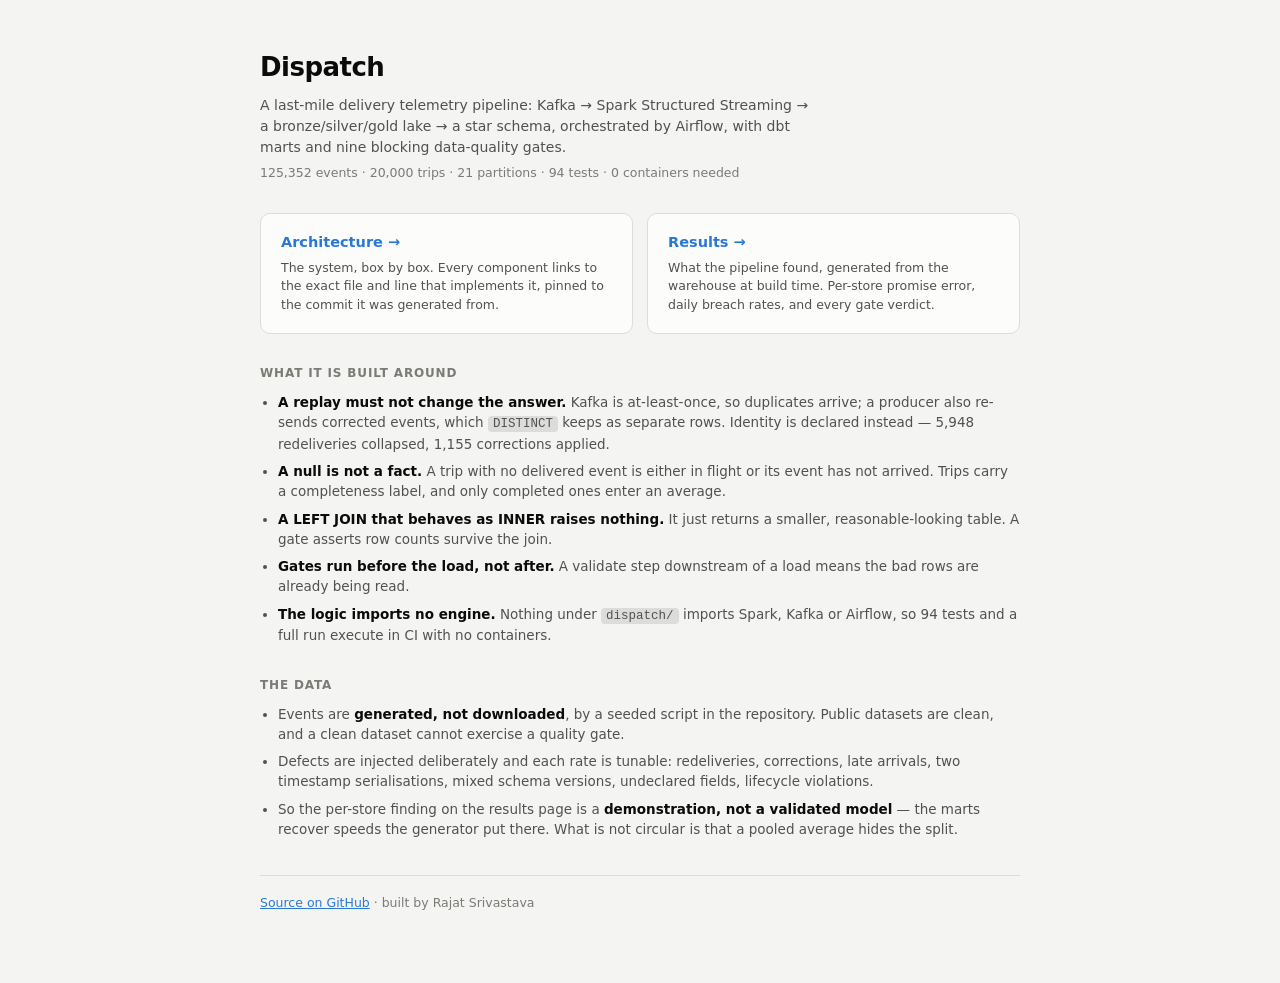
==== docs/index.html @ 1a05266b "GitHub Pages: a landing page, and serve docs/ as the site The repo link worked and the pages inside " ====
<!doctype html>
<html lang="en">
<head>
<meta charset="utf-8">
<meta name="viewport" content="width=device-width, initial-scale=1">
<title>Dispatch — Last-Mile Delivery Pipeline</title>
<meta name="description" content="Kafka to Spark to a medallion lake to a star schema, orchestrated by Airflow, with nine blocking data-quality gates.">
<style>
  :root {
    color-scheme: light;
    --bg:#f4f4f2; --card:#fcfcfb; --border:#dedcd6;
    --ink:#0b0b0b; --ink-2:#52514e; --ink-3:#7b7a74; --accent:#2a78d6;
  }
  @media (prefers-color-scheme: dark) {
    :root:not([data-theme="light"]) {
      color-scheme: dark;
      --bg:#121211; --card:#1a1a19; --border:#343430;
      --ink:#fff; --ink-2:#c3c2b7; --ink-3:#8f8e85; --accent:#3987e5;
    }
  }
  :root[data-theme="dark"] {
    color-scheme: dark;
    --bg:#121211; --card:#1a1a19; --border:#343430;
    --ink:#fff; --ink-2:#c3c2b7; --ink-3:#8f8e85; --accent:#3987e5;
  }
  *{box-sizing:border-box}
  html,body{background:var(--bg);margin:0}
  body{font-family:ui-sans-serif,system-ui,-apple-system,"Segoe UI",sans-serif;
       color:var(--ink);padding:48px 16px 72px;line-height:1.5}
  .wrap{max-width:760px;margin:0 auto}
  h1{font-size:26px;margin:0 0 8px;letter-spacing:-.02em}
  .tag{color:var(--ink-2);font-size:14px;margin:0 0 6px;max-width:62ch}
  .meta{color:var(--ink-3);font-size:12.5px;font-variant-numeric:tabular-nums;
        margin:0 0 30px}
  .cards{display:grid;grid-template-columns:repeat(auto-fit,minmax(260px,1fr));
         gap:14px;margin-bottom:30px}
  a.card{display:block;background:var(--card);border:1px solid var(--border);
         border-radius:10px;padding:18px 20px;text-decoration:none;color:inherit;
         transition:border-color .12s,transform .12s}
  a.card:hover{border-color:var(--accent);transform:translateY(-1px)}
  .card h2{font-size:14.5px;margin:0 0 5px;color:var(--accent)}
  .card p{font-size:12.5px;color:var(--ink-2);margin:0}
  h3{font-size:12px;text-transform:uppercase;letter-spacing:.07em;
     color:var(--ink-3);margin:30px 0 10px;font-weight:600}
  ul{margin:0;padding-left:18px;font-size:13.5px;color:var(--ink-2)}
  li{margin-bottom:7px}
  li b{color:var(--ink)}
  code{font-family:ui-monospace,"Cascadia Mono",Menlo,monospace;font-size:12.5px;
       background:color-mix(in srgb,var(--ink) 10%,transparent);
       padding:1px 5px;border-radius:4px}
  footer{margin-top:36px;padding-top:18px;border-top:1px solid var(--border);
         font-size:12.5px;color:var(--ink-3)}
  footer a{color:var(--accent)}
</style>
</head>
<body>
<div class="wrap">

  <h1>Dispatch</h1>
  <p class="tag">A last-mile delivery telemetry pipeline: Kafka → Spark Structured
     Streaming → a bronze/silver/gold lake → a star schema, orchestrated by Airflow,
     with dbt marts and nine blocking data-quality gates.</p>
  <p class="meta">125,352 events · 20,000 trips · 21 partitions · 94 tests · 0 containers needed</p>

  <div class="cards">
    <a class="card" href="dispatch-architecture.html">
      <h2>Architecture →</h2>
      <p>The system, box by box. Every component links to the exact file and line
         that implements it, pinned to the commit it was generated from.</p>
    </a>
    <a class="card" href="results.html">
      <h2>Results →</h2>
      <p>What the pipeline found, generated from the warehouse at build time.
         Per-store promise error, daily breach rates, and every gate verdict.</p>
    </a>
  </div>

  <h3>What it is built around</h3>
  <ul>
    <li><b>A replay must not change the answer.</b> Kafka is at-least-once, so
      duplicates arrive; a producer also re-sends corrected events, which
      <code>DISTINCT</code> keeps as separate rows. Identity is declared instead —
      5,948 redeliveries collapsed, 1,155 corrections applied.</li>
    <li><b>A null is not a fact.</b> A trip with no delivered event is either in
      flight or its event has not arrived. Trips carry a completeness label, and
      only completed ones enter an average.</li>
    <li><b>A LEFT JOIN that behaves as INNER raises nothing.</b> It just returns a
      smaller, reasonable-looking table. A gate asserts row counts survive the join.</li>
    <li><b>Gates run before the load, not after.</b> A validate step downstream of
      a load means the bad rows are already being read.</li>
    <li><b>The logic imports no engine.</b> Nothing under <code>dispatch/</code>
      imports Spark, Kafka or Airflow, so 94 tests and a full run execute in CI
      with no containers.</li>
  </ul>

  <h3>The data</h3>
  <ul>
    <li>Events are <b>generated, not downloaded</b>, by a seeded script in the
      repository. Public datasets are clean, and a clean dataset cannot exercise a
      quality gate.</li>
    <li>Defects are injected deliberately and each rate is tunable: redeliveries,
      corrections, late arrivals, two timestamp serialisations, mixed schema
      versions, undeclared fields, lifecycle violations.</li>
    <li>So the per-store finding on the results page is a <b>demonstration, not a
      validated model</b> — the marts recover speeds the generator put there. What
      is not circular is that a pooled average hides the split.</li>
  </ul>

  <footer>
    <a href="https://github.com/JOGURNAUT/dispatch">Source on GitHub</a> ·
    built by Rajat Srivastava
  </footer>

</div>
</body>
</html>
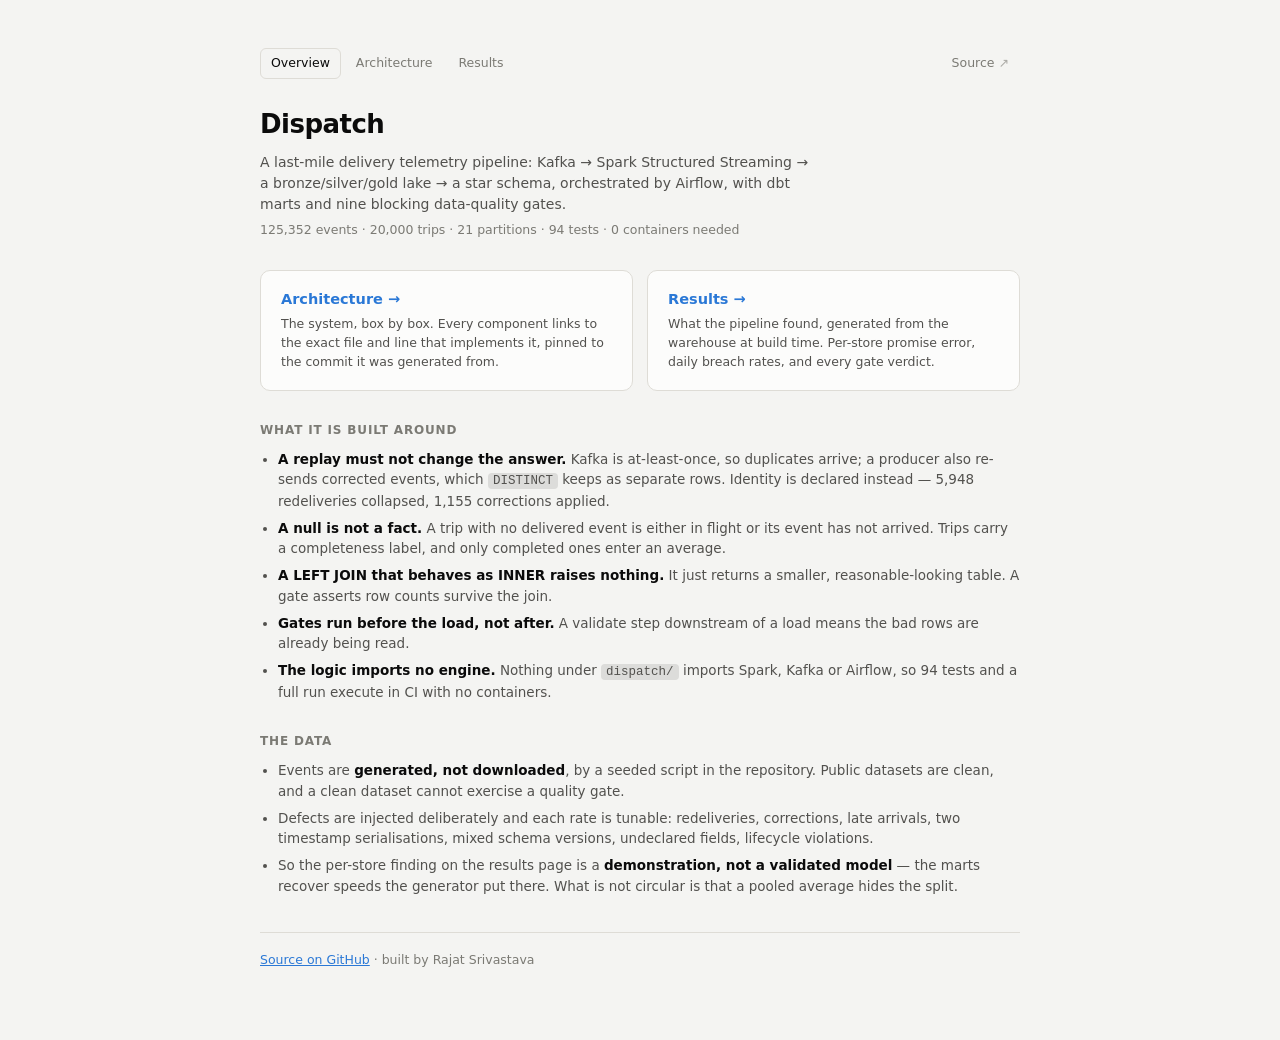
==== commit 33e41b20: "Link the pages together, and shorten the breach chart Every page was a dead end. Someone opening res" ====
--- a/docs/index.html
+++ b/docs/index.html
@@ -48,6 +48,15 @@
   code{font-family:ui-monospace,"Cascadia Mono",Menlo,monospace;font-size:12.5px;
        background:color-mix(in srgb,var(--ink) 10%,transparent);
        padding:1px 5px;border-radius:4px}
+  .sitenav{display:flex;gap:4px;align-items:center;flex-wrap:wrap;
+           margin:0 0 26px;font-size:12.5px}
+  .sitenav a{color:var(--ink-3);text-decoration:none;padding:5px 10px;
+             border-radius:6px;border:1px solid transparent;
+             transition:color .12s,border-color .12s}
+  .sitenav a:hover{color:var(--ink);border-color:var(--border)}
+  .sitenav a[aria-current="page"]{color:var(--ink);border-color:var(--border)}
+  .sitenav .spacer{flex:1}
+  .sitenav .out::after{content:" ↗";opacity:.6}
   footer{margin-top:36px;padding-top:18px;border-top:1px solid var(--border);
          font-size:12.5px;color:var(--ink-3)}
   footer a{color:var(--accent)}
@@ -55,6 +64,14 @@
 </head>
 <body>
 <div class="wrap">
+
+  <nav class="sitenav" aria-label="Pages">
+    <a href="index.html" aria-current="page">Overview</a>
+    <a href="dispatch-architecture.html">Architecture</a>
+    <a href="results.html">Results</a>
+    <span class="spacer"></span>
+    <a class="out" href="https://github.com/JOGURNAUT/dispatch">Source</a>
+  </nav>
 
   <h1>Dispatch</h1>
   <p class="tag">A last-mile delivery telemetry pipeline: Kafka → Spark Structured
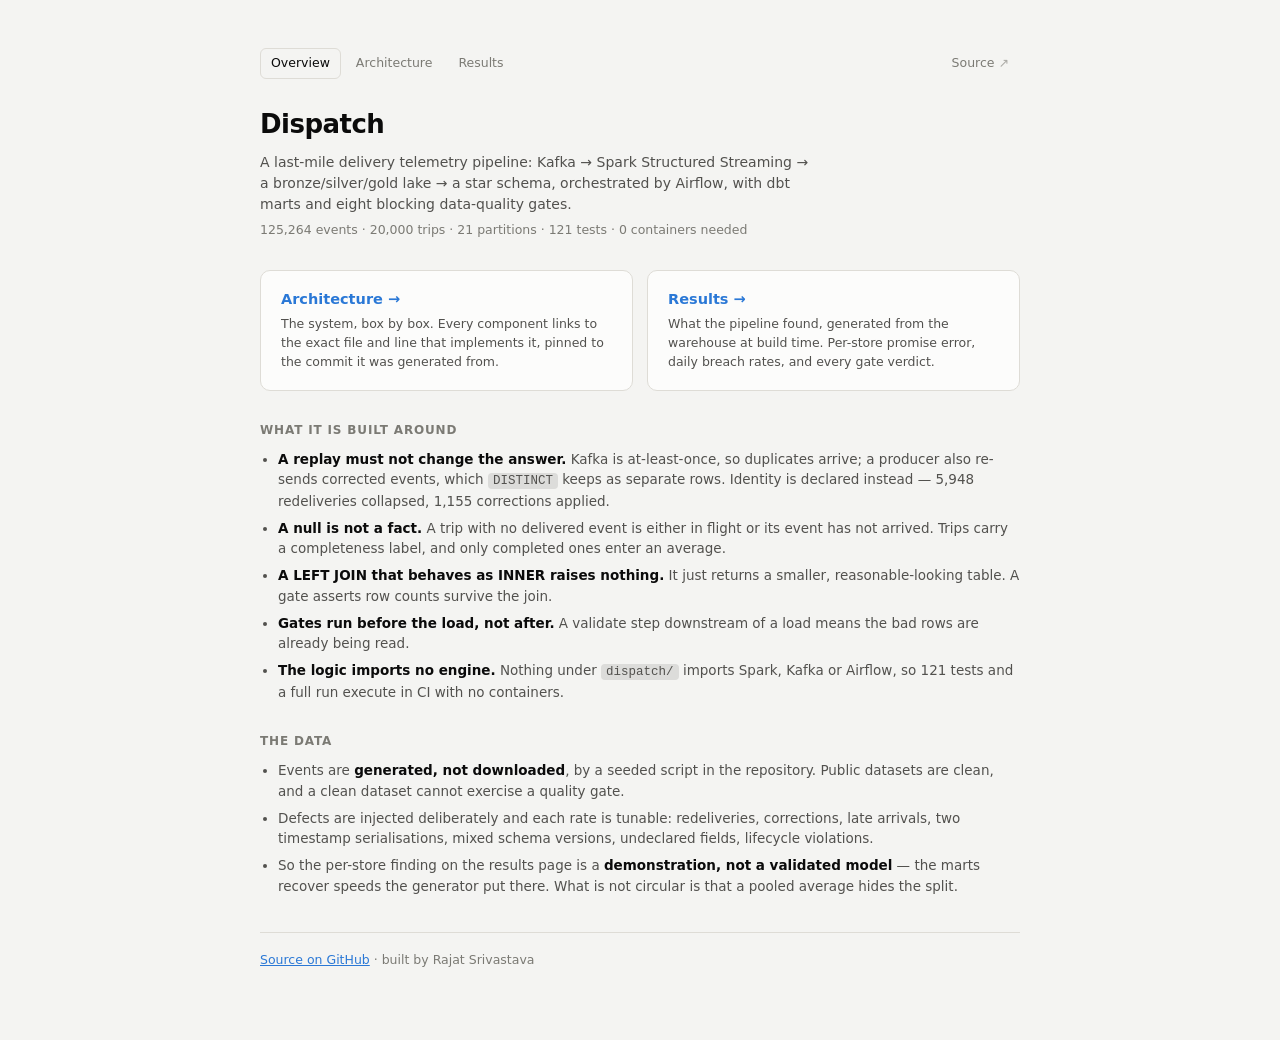
==== commit 4ea0f020: "Make the published page the 20,000-trip run it claims to be The landing page said 125,352 events ove" ====
--- a/docs/index.html
+++ b/docs/index.html
@@ -4,7 +4,7 @@
 <meta charset="utf-8">
 <meta name="viewport" content="width=device-width, initial-scale=1">
 <title>Dispatch — Last-Mile Delivery Pipeline</title>
-<meta name="description" content="Kafka to Spark to a medallion lake to a star schema, orchestrated by Airflow, with nine blocking data-quality gates.">
+<meta name="description" content="Kafka to Spark to a medallion lake to a star schema, orchestrated by Airflow, with eight blocking data-quality gates.">
 <style>
   :root {
     color-scheme: light;
@@ -76,8 +76,8 @@
   <h1>Dispatch</h1>
   <p class="tag">A last-mile delivery telemetry pipeline: Kafka → Spark Structured
      Streaming → a bronze/silver/gold lake → a star schema, orchestrated by Airflow,
-     with dbt marts and nine blocking data-quality gates.</p>
-  <p class="meta">125,352 events · 20,000 trips · 21 partitions · 94 tests · 0 containers needed</p>
+     with dbt marts and eight blocking data-quality gates.</p>
+  <p class="meta">125,264 events · 20,000 trips · 21 partitions · 121 tests · 0 containers needed</p>
 
   <div class="cards">
     <a class="card" href="dispatch-architecture.html">
@@ -106,7 +106,7 @@
     <li><b>Gates run before the load, not after.</b> A validate step downstream of
       a load means the bad rows are already being read.</li>
     <li><b>The logic imports no engine.</b> Nothing under <code>dispatch/</code>
-      imports Spark, Kafka or Airflow, so 94 tests and a full run execute in CI
+      imports Spark, Kafka or Airflow, so 121 tests and a full run execute in CI
       with no containers.</li>
   </ul>
 
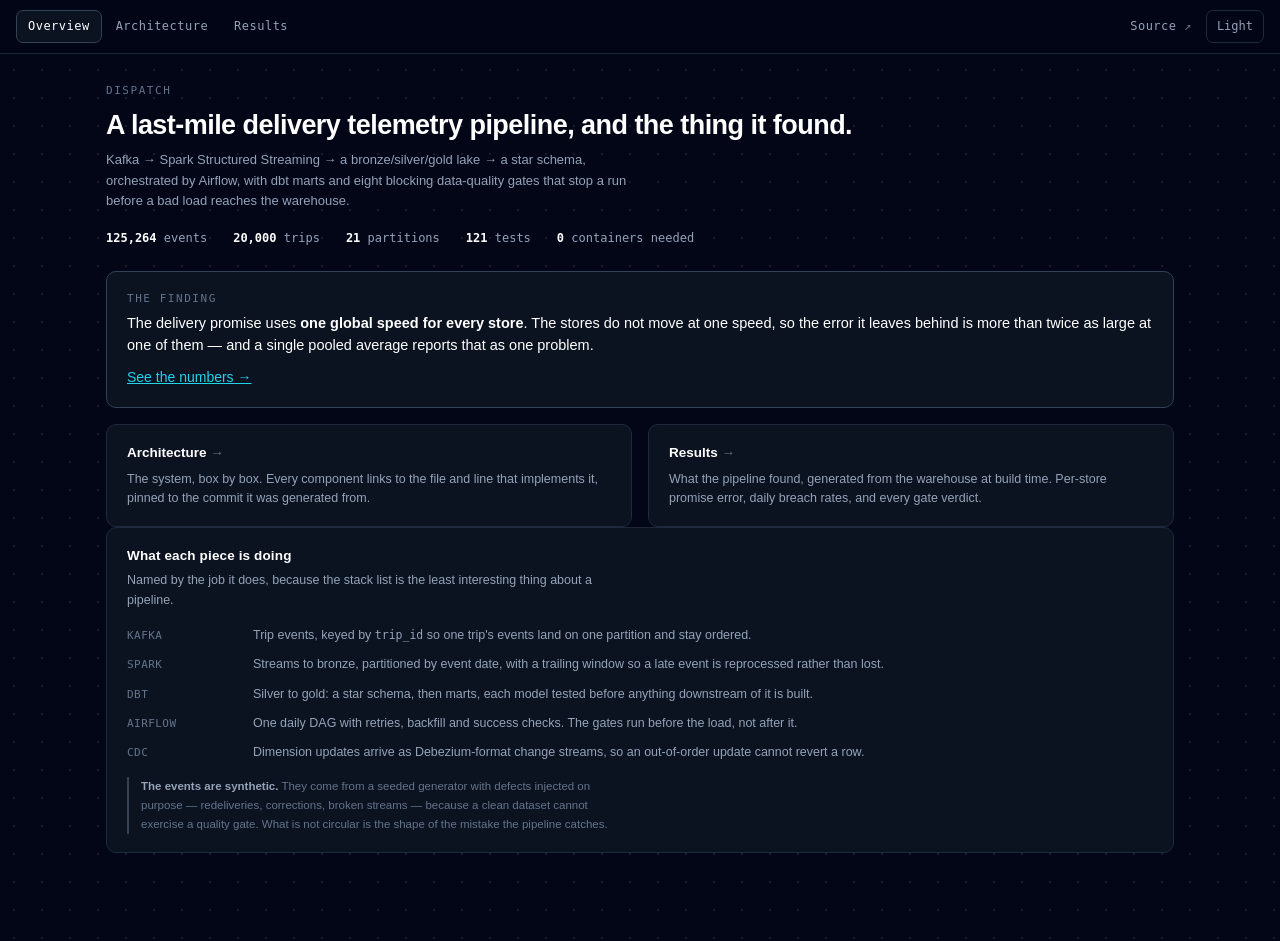
==== commit 111e9394: "One aesthetic across the three tabs, taken from the diagram The Overview, the Architecture diagram a" ====
--- a/docs/index.html
+++ b/docs/index.html
@@ -1,133 +1,128 @@
 <!doctype html>
-<html lang="en">
+<html lang="en" data-theme="dark">
 <head>
 <meta charset="utf-8">
 <meta name="viewport" content="width=device-width, initial-scale=1">
 <title>Dispatch — Last-Mile Delivery Pipeline</title>
 <meta name="description" content="Kafka to Spark to a medallion lake to a star schema, orchestrated by Airflow, with eight blocking data-quality gates.">
+<link rel="stylesheet" href="site.css">
 <style>
-  :root {
-    color-scheme: light;
-    --bg:#f4f4f2; --card:#fcfcfb; --border:#dedcd6;
-    --ink:#0b0b0b; --ink-2:#52514e; --ink-3:#7b7a74; --accent:#2a78d6;
+  .figures {
+    display: flex; flex-wrap: wrap; gap: 10px 26px;
+    font-family: var(--mono); font-size: 12px; color: var(--ink-2);
+    margin: 18px 0 0; padding: 0; list-style: none;
   }
-  @media (prefers-color-scheme: dark) {
-    :root:not([data-theme="light"]) {
-      color-scheme: dark;
-      --bg:#121211; --card:#1a1a19; --border:#343430;
-      --ink:#fff; --ink-2:#c3c2b7; --ink-3:#8f8e85; --accent:#3987e5;
-    }
+  .figures b { color: var(--ink); font-variant-numeric: tabular-nums; font-weight: 600; }
+
+  .cards { display: grid; gap: var(--gap); grid-template-columns: 1fr 1fr; }
+  @media (max-width: 760px) { .cards { grid-template-columns: 1fr; } }
+
+  .card {
+    display: block; text-decoration: none; color: inherit;
+    background: var(--panel); border: 1px solid var(--line);
+    border-radius: var(--radius); padding: 18px 20px;
   }
-  :root[data-theme="dark"] {
-    color-scheme: dark;
-    --bg:#121211; --card:#1a1a19; --border:#343430;
-    --ink:#fff; --ink-2:#c3c2b7; --ink-3:#8f8e85; --accent:#3987e5;
+  .card:hover { border-color: var(--line-strong); background: var(--panel-2); }
+  .card:focus-visible { outline: 2px solid var(--info); outline-offset: 2px; }
+  .card h2 { font-size: 13.5px; margin: 0 0 6px; }
+  .card h2::after { content: " \2192"; color: var(--ink-3); }
+  .card p { margin: 0; font-size: 12.5px; color: var(--ink-2); }
+
+  .stack { display: grid; gap: 10px; margin: 0; padding: 0; list-style: none; }
+  .stack li {
+    display: grid; grid-template-columns: 112px 1fr; gap: 14px;
+    font-size: 12.5px; color: var(--ink-2); align-items: baseline;
   }
-  *{box-sizing:border-box}
-  html,body{background:var(--bg);margin:0}
-  body{font-family:ui-sans-serif,system-ui,-apple-system,"Segoe UI",sans-serif;
-       color:var(--ink);padding:48px 16px 72px;line-height:1.5}
-  .wrap{max-width:760px;margin:0 auto}
-  h1{font-size:26px;margin:0 0 8px;letter-spacing:-.02em}
-  .tag{color:var(--ink-2);font-size:14px;margin:0 0 6px;max-width:62ch}
-  .meta{color:var(--ink-3);font-size:12.5px;font-variant-numeric:tabular-nums;
-        margin:0 0 30px}
-  .cards{display:grid;grid-template-columns:repeat(auto-fit,minmax(260px,1fr));
-         gap:14px;margin-bottom:30px}
-  a.card{display:block;background:var(--card);border:1px solid var(--border);
-         border-radius:10px;padding:18px 20px;text-decoration:none;color:inherit;
-         transition:border-color .12s,transform .12s}
-  a.card:hover{border-color:var(--accent);transform:translateY(-1px)}
-  .card h2{font-size:14.5px;margin:0 0 5px;color:var(--accent)}
-  .card p{font-size:12.5px;color:var(--ink-2);margin:0}
-  h3{font-size:12px;text-transform:uppercase;letter-spacing:.07em;
-     color:var(--ink-3);margin:30px 0 10px;font-weight:600}
-  ul{margin:0;padding-left:18px;font-size:13.5px;color:var(--ink-2)}
-  li{margin-bottom:7px}
-  li b{color:var(--ink)}
-  code{font-family:ui-monospace,"Cascadia Mono",Menlo,monospace;font-size:12.5px;
-       background:color-mix(in srgb,var(--ink) 10%,transparent);
-       padding:1px 5px;border-radius:4px}
-  .sitenav{display:flex;gap:4px;align-items:center;flex-wrap:wrap;
-           margin:0 0 26px;font-size:12.5px}
-  .sitenav a{color:var(--ink-3);text-decoration:none;padding:5px 10px;
-             border-radius:6px;border:1px solid transparent;
-             transition:color .12s,border-color .12s}
-  .sitenav a:hover{color:var(--ink);border-color:var(--border)}
-  .sitenav a[aria-current="page"]{color:var(--ink);border-color:var(--border)}
-  .sitenav .spacer{flex:1}
-  .sitenav .out::after{content:" ↗";opacity:.6}
-  footer{margin-top:36px;padding-top:18px;border-top:1px solid var(--border);
-         font-size:12.5px;color:var(--ink-3)}
-  footer a{color:var(--accent)}
+  .stack .who {
+    font-family: var(--mono); font-size: 11px; letter-spacing: 0.04em;
+    text-transform: uppercase; color: var(--ink-3);
+  }
+  @media (max-width: 560px) { .stack li { grid-template-columns: 1fr; gap: 2px; } }
 </style>
 </head>
 <body>
+
+<nav class="sitenav" aria-label="Pages">
+  <a href="index.html" aria-current="page">Overview</a>
+  <a href="dispatch-architecture.html">Architecture</a>
+  <a href="results.html">Results</a>
+  <span class="spacer"></span>
+  <a class="out" href="https://github.com/JOGURNAUT/dispatch">Source</a>
+  <button class="themetoggle" type="button">Light</button>
+</nav>
+
 <div class="wrap">
 
-  <nav class="sitenav" aria-label="Pages">
-    <a href="index.html" aria-current="page">Overview</a>
-    <a href="dispatch-architecture.html">Architecture</a>
-    <a href="results.html">Results</a>
-    <span class="spacer"></span>
-    <a class="out" href="https://github.com/JOGURNAUT/dispatch">Source</a>
-  </nav>
+  <p class="eyebrow">Dispatch</p>
+  <h1>A last-mile delivery telemetry pipeline, and the thing it found.</h1>
+  <p class="lede" style="font-size:13px">
+    Kafka &rarr; Spark Structured Streaming &rarr; a bronze/silver/gold lake
+    &rarr; a star schema, orchestrated by Airflow, with dbt marts and eight
+    blocking data-quality gates that stop a run before a bad load reaches the
+    warehouse.
+  </p>
+  <ul class="figures">
+    <li><b>125,264</b> events</li>
+    <li><b>20,000</b> trips</li>
+    <li><b>21</b> partitions</li>
+    <li><b>121</b> tests</li>
+    <li><b>0</b> containers needed</li>
+  </ul>
 
-  <h1>Dispatch</h1>
-  <p class="tag">A last-mile delivery telemetry pipeline: Kafka → Spark Structured
-     Streaming → a bronze/silver/gold lake → a star schema, orchestrated by Airflow,
-     with dbt marts and eight blocking data-quality gates.</p>
-  <p class="meta">125,264 events · 20,000 trips · 21 partitions · 121 tests · 0 containers needed</p>
+  <section style="border-color: var(--line-strong); margin-top: 24px">
+    <p class="eyebrow" style="margin-bottom:6px">The finding</p>
+    <p style="margin:0 0 10px; font-size:14.5px; line-height:1.5">
+      The delivery promise uses <b>one global speed for every store</b>. The
+      stores do not move at one speed, so the error it leaves behind is more
+      than twice as large at one of them &mdash; and a single pooled average
+      reports that as one problem.
+    </p>
+    <p style="margin:0"><a href="results.html">See the numbers &rarr;</a></p>
+  </section>
 
   <div class="cards">
     <a class="card" href="dispatch-architecture.html">
-      <h2>Architecture →</h2>
-      <p>The system, box by box. Every component links to the exact file and line
+      <h2>Architecture</h2>
+      <p>The system, box by box. Every component links to the file and line
          that implements it, pinned to the commit it was generated from.</p>
     </a>
     <a class="card" href="results.html">
-      <h2>Results →</h2>
+      <h2>Results</h2>
       <p>What the pipeline found, generated from the warehouse at build time.
          Per-store promise error, daily breach rates, and every gate verdict.</p>
     </a>
   </div>
 
-  <h3>What it is built around</h3>
-  <ul>
-    <li><b>A replay must not change the answer.</b> Kafka is at-least-once, so
-      duplicates arrive; a producer also re-sends corrected events, which
-      <code>DISTINCT</code> keeps as separate rows. Identity is declared instead —
-      5,948 redeliveries collapsed, 1,155 corrections applied.</li>
-    <li><b>A null is not a fact.</b> A trip with no delivered event is either in
-      flight or its event has not arrived. Trips carry a completeness label, and
-      only completed ones enter an average.</li>
-    <li><b>A LEFT JOIN that behaves as INNER raises nothing.</b> It just returns a
-      smaller, reasonable-looking table. A gate asserts row counts survive the join.</li>
-    <li><b>Gates run before the load, not after.</b> A validate step downstream of
-      a load means the bad rows are already being read.</li>
-    <li><b>The logic imports no engine.</b> Nothing under <code>dispatch/</code>
-      imports Spark, Kafka or Airflow, so 121 tests and a full run execute in CI
-      with no containers.</li>
-  </ul>
-
-  <h3>The data</h3>
-  <ul>
-    <li>Events are <b>generated, not downloaded</b>, by a seeded script in the
-      repository. Public datasets are clean, and a clean dataset cannot exercise a
-      quality gate.</li>
-    <li>Defects are injected deliberately and each rate is tunable: redeliveries,
-      corrections, late arrivals, two timestamp serialisations, mixed schema
-      versions, undeclared fields, lifecycle violations.</li>
-    <li>So the per-store finding on the results page is a <b>demonstration, not a
-      validated model</b> — the marts recover speeds the generator put there. What
-      is not circular is that a pooled average hides the split.</li>
-  </ul>
-
-  <footer>
-    <a href="https://github.com/JOGURNAUT/dispatch">Source on GitHub</a> ·
-    built by Rajat Srivastava
-  </footer>
+  <section>
+    <h2>What each piece is doing</h2>
+    <p class="lede">Named by the job it does, because the stack list is the
+       least interesting thing about a pipeline.</p>
+    <ul class="stack">
+      <li><span class="who">Kafka</span>
+          <span>Trip events, keyed by <code class="mono">trip_id</code> so one
+                trip's events land on one partition and stay ordered.</span></li>
+      <li><span class="who">Spark</span>
+          <span>Streams to bronze, partitioned by event date, with a trailing
+                window so a late event is reprocessed rather than lost.</span></li>
+      <li><span class="who">dbt</span>
+          <span>Silver to gold: a star schema, then marts, each model tested
+                before anything downstream of it is built.</span></li>
+      <li><span class="who">Airflow</span>
+          <span>One daily DAG with retries, backfill and success checks. The
+                gates run before the load, not after it.</span></li>
+      <li><span class="who">CDC</span>
+          <span>Dimension updates arrive as Debezium-format change streams, so
+                an out-of-order update cannot revert a row.</span></li>
+    </ul>
+    <p class="caveat"><b>The events are synthetic.</b> They come from a seeded
+       generator with defects injected on purpose &mdash; redeliveries,
+       corrections, broken streams &mdash; because a clean dataset cannot
+       exercise a quality gate. What is not circular is the shape of the
+       mistake the pipeline catches.</p>
+  </section>
 
 </div>
+
+<script src="site.js"></script>
 </body>
 </html>
--- a/docs/site.css
+++ b/docs/site.css
@@ -0,0 +1,380 @@
+/* Shared chrome for the three pages: Overview, Architecture, Results.
+ *
+ * The tokens are taken from the architecture diagram rather than invented, so
+ * the three tabs read as one site instead of three documents that happen to be
+ * linked. The diagram is generated by a tool whose look is fixed; matching it
+ * is cheaper and more honest than restyling it to match a page.
+ *
+ * Dark first, because the diagram is. A light mode exists and is deliberate --
+ * a screen share in a bright room, and printing -- but it is the second thing.
+ *
+ * No @font-face and no @import. The pages must render with the network off, so
+ * the font stacks name JetBrains Mono first and fall back to whatever the
+ * machine has. Nothing here depends on a download arriving.
+ */
+
+:root {
+  color-scheme: dark;
+
+  --bg:            #020617;
+  --panel:         #0b1220;
+  --panel-2:       #0f172a;
+  --line:          #1e293b;
+  --line-strong:   #334155;
+
+  --ink:           #ffffff;
+  --ink-2:         #94a3b8;
+  --ink-3:         #64748b;
+
+  /* The diagram colours a node by what it is. The same meanings carry here:
+   * emerald is the thing that works, rose is the thing that is wrong, amber is
+   * the thing to be careful about. Nothing is coloured decoratively. */
+  --ok:            #34d399;
+  --ok-dim:        rgba(52, 211, 153, 0.14);
+  --warn:          #fbbf24;
+  --warn-dim:      rgba(251, 191, 36, 0.14);
+  --bad:           #fb7185;
+  --bad-dim:       rgba(251, 113, 133, 0.14);
+  --info:          #22d3ee;
+  --accent:        #a78bfa;
+
+  /* Two categorical series, checked for colourblind separation against each
+   * other and for contrast on both surfaces. */
+  --series-a:      #fb923c;
+  --series-b:      #38bdf8;
+
+  --mono: 'JetBrains Mono', ui-monospace, SFMono-Regular, Menlo, Consolas,
+          'DejaVu Sans Mono', monospace;
+  --sans: -apple-system, BlinkMacSystemFont, 'Segoe UI', Roboto, Helvetica,
+          Arial, sans-serif;
+
+  --radius: 10px;
+  --gap: 16px;
+  --maxw: 1100px;
+}
+
+:root[data-theme="light"] {
+  color-scheme: light;
+  --bg:          #f6f7f9;
+  --panel:       #ffffff;
+  --panel-2:     #f1f5f9;
+  --line:        #e2e8f0;
+  --line-strong: #cbd5e1;
+  --ink:         #0b1220;
+  --ink-2:       #475569;
+  --ink-3:       #64748b;
+  --ok:          #047857;
+  --ok-dim:      rgba(4, 120, 87, 0.10);
+  --warn:        #b45309;
+  --warn-dim:    rgba(180, 83, 9, 0.10);
+  --bad:         #be123c;
+  --bad-dim:     rgba(190, 18, 60, 0.10);
+  --info:        #0e7490;
+  --accent:      #6d28d9;
+  --series-a:    #c2410c;
+  --series-b:    #0369a1;
+}
+
+* { box-sizing: border-box; }
+
+html, body { background: var(--bg); margin: 0; }
+
+body {
+  font-family: var(--sans);
+  color: var(--ink);
+  line-height: 1.55;
+  font-size: 14px;
+  /* The diagram sits on a dot grid. Repeating it here is what makes the tabs
+   * feel like one surface rather than three. */
+  background-image: radial-gradient(rgba(148, 163, 184, 0.14) 1px,
+                                    transparent 1px);
+  background-size: 28px 28px;
+}
+
+:root[data-theme="light"] body {
+  background-image: radial-gradient(rgba(15, 23, 42, 0.07) 1px,
+                                    transparent 1px);
+}
+
+a { color: var(--info); }
+
+/* ---------------------------------------------------------------- site nav */
+
+.sitenav {
+  position: sticky;
+  top: 0;
+  z-index: 20;
+  display: flex;
+  align-items: center;
+  gap: 2px;
+  padding: 10px 16px;
+  background: color-mix(in srgb, var(--bg) 88%, transparent);
+  backdrop-filter: blur(8px);
+  border-bottom: 1px solid var(--line);
+  font-family: var(--mono);
+  font-size: 12px;
+}
+
+.sitenav a {
+  color: var(--ink-2);
+  text-decoration: none;
+  padding: 6px 11px;
+  border-radius: 7px;
+  letter-spacing: 0.04em;
+  border: 1px solid transparent;
+}
+
+.sitenav a:hover { color: var(--ink); background: var(--panel-2); }
+
+.sitenav a:focus-visible {
+  outline: 2px solid var(--info);
+  outline-offset: 2px;
+}
+
+/* The current tab is marked by a border and a brighter label, not by colour
+ * alone -- colour is the first thing a projector and a colourblind reader
+ * lose. */
+.sitenav a[aria-current="page"] {
+  color: var(--ink);
+  background: var(--panel);
+  border-color: var(--line-strong);
+}
+
+.sitenav .spacer { flex: 1; }
+
+.sitenav .out::after { content: " \2197"; color: var(--ink-3); }
+
+.themetoggle {
+  font: inherit;
+  font-family: var(--mono);
+  color: var(--ink-2);
+  background: transparent;
+  border: 1px solid var(--line);
+  border-radius: 7px;
+  padding: 6px 10px;
+  cursor: pointer;
+}
+
+.themetoggle:hover { color: var(--ink); border-color: var(--line-strong); }
+
+/* ------------------------------------------------------------------ layout */
+
+.wrap { max-width: var(--maxw); margin: 0 auto; padding: 28px 16px 72px; }
+
+.eyebrow {
+  font-family: var(--mono);
+  font-size: 11px;
+  letter-spacing: 0.14em;
+  text-transform: uppercase;
+  color: var(--ink-3);
+  margin: 0 0 10px;
+}
+
+h1 {
+  font-size: clamp(21px, 2.4vw, 27px);
+  line-height: 1.25;
+  letter-spacing: -0.02em;
+  margin: 0 0 8px;
+}
+
+.stamp {
+  font-family: var(--mono);
+  font-size: 11.5px;
+  color: var(--ink-3);
+  margin: 0 0 26px;
+}
+
+section {
+  background: var(--panel);
+  border: 1px solid var(--line);
+  border-radius: var(--radius);
+  padding: 18px 20px;
+  margin-bottom: var(--gap);
+}
+
+section > h2 {
+  font-size: 13.5px;
+  letter-spacing: 0.01em;
+  margin: 0 0 4px;
+}
+
+.lede {
+  color: var(--ink-2);
+  font-size: 12.5px;
+  margin: 0 0 16px;
+  max-width: 74ch;
+}
+
+.caveat {
+  font-size: 11.5px;
+  color: var(--ink-3);
+  line-height: 1.65;
+  border-left: 2px solid var(--line-strong);
+  padding-left: 12px;
+  margin: 14px 0 0;
+  max-width: 78ch;
+}
+
+.caveat b { color: var(--ink-2); }
+
+/* ------------------------------------------------------------------ metrics */
+
+.kpis {
+  display: grid;
+  grid-template-columns: repeat(auto-fit, minmax(150px, 1fr));
+  gap: 12px;
+}
+
+.kpi {
+  border: 1px solid var(--line);
+  border-radius: 8px;
+  padding: 12px 14px;
+  background: var(--panel-2);
+}
+
+.kpi .kv {
+  font-family: var(--mono);
+  font-size: 21px;
+  font-weight: 600;
+  font-variant-numeric: tabular-nums;
+  letter-spacing: -0.01em;
+}
+
+.kpi .kl { font-size: 11px; color: var(--ink-2); margin-top: 3px; }
+
+.kpi.is-ok   .kv { color: var(--ok); }
+.kpi.is-bad  .kv { color: var(--bad); }
+.kpi.is-warn .kv { color: var(--warn); }
+
+/* ------------------------------------------------------------------- tables */
+
+table { width: 100%; border-collapse: collapse; font-size: 12.5px; }
+
+th {
+  text-align: left;
+  font-family: var(--mono);
+  font-size: 10.5px;
+  text-transform: uppercase;
+  letter-spacing: 0.07em;
+  color: var(--ink-3);
+  font-weight: 500;
+  padding: 0 10px 8px 0;
+  border-bottom: 1px solid var(--line);
+  white-space: nowrap;
+}
+
+td {
+  padding: 8px 10px 8px 0;
+  border-bottom: 1px solid var(--line);
+  color: var(--ink-2);
+}
+
+td:first-child { color: var(--ink); }
+
+tr:last-child td { border-bottom: 0; }
+
+td.n, th.n {
+  text-align: right;
+  font-family: var(--mono);
+  font-variant-numeric: tabular-nums;
+}
+
+.mono { font-family: var(--mono); font-size: 11.5px; }
+
+/* Sortable headers announce themselves. A table that silently responds to a
+ * click teaches nobody it can be sorted. */
+th[data-sort] { cursor: pointer; user-select: none; }
+th[data-sort]:hover { color: var(--ink); }
+th[data-sort]::after { content: " \2195"; opacity: 0.35; }
+th[data-sort][aria-sort="ascending"]::after  { content: " \2191"; opacity: 1; }
+th[data-sort][aria-sort="descending"]::after { content: " \2193"; opacity: 1; }
+
+/* -------------------------------------------------------------------- badge */
+
+.badge {
+  font-family: var(--mono);
+  font-size: 10px;
+  letter-spacing: 0.06em;
+  text-transform: uppercase;
+  padding: 2px 7px;
+  border-radius: 5px;
+  border: 1px solid;
+}
+
+.badge.pass { color: var(--ok);  background: var(--ok-dim);  border-color: var(--ok); }
+.badge.fail { color: var(--bad); background: var(--bad-dim); border-color: var(--bad); }
+.badge.warn { color: var(--warn);background: var(--warn-dim);border-color: var(--warn); }
+
+/* --------------------------------------------------------------------- bars */
+
+.bars { margin-top: 4px; }
+
+.bar-row { margin-bottom: 14px; }
+
+.bar-head {
+  display: flex;
+  justify-content: space-between;
+  align-items: baseline;
+  gap: 12px;
+  margin-bottom: 5px;
+}
+
+.bar-name { font-size: 12.5px; font-weight: 600; }
+
+.bar-val {
+  font-family: var(--mono);
+  font-size: 12px;
+  font-variant-numeric: tabular-nums;
+  color: var(--ink-2);
+}
+
+.track {
+  background: var(--panel-2);
+  border: 1px solid var(--line);
+  border-radius: 5px;
+  height: 17px;
+  overflow: hidden;
+}
+
+.fill { height: 100%; }
+
+.bar-sub {
+  font-family: var(--mono);
+  font-size: 10.5px;
+  color: var(--ink-3);
+  margin-top: 4px;
+  font-variant-numeric: tabular-nums;
+}
+
+/* --------------------------------------------------------------------- misc */
+
+.legend {
+  display: flex;
+  flex-wrap: wrap;
+  gap: 14px;
+  font-family: var(--mono);
+  font-size: 11px;
+  color: var(--ink-2);
+  margin-bottom: 12px;
+}
+
+.legend span { display: inline-flex; align-items: center; gap: 6px; }
+
+.swatch {
+  width: 10px;
+  height: 10px;
+  border-radius: 2px;
+  display: inline-block;
+}
+
+@media (max-width: 620px) {
+  .wrap { padding: 20px 14px 56px; }
+  .sitenav { overflow-x: auto; }
+  section { padding: 15px 14px; }
+}
+
+@media print {
+  body { background: #fff; background-image: none; }
+  .sitenav { display: none; }
+  section { break-inside: avoid; }
+}
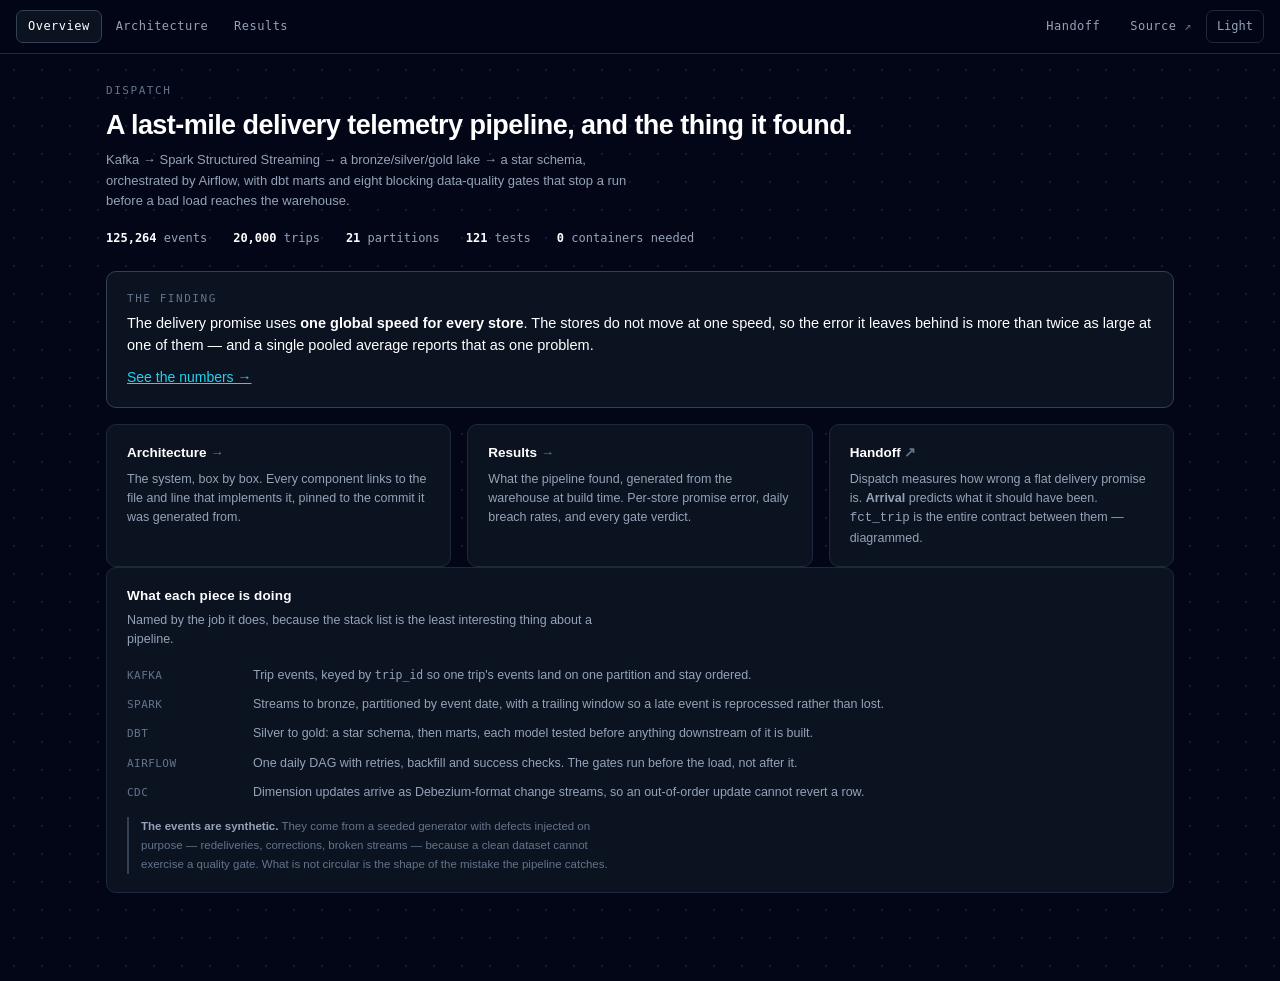
==== commit 3c1b917d: "A Handoff card, and the site theme now reaches the framed diagram Dispatch had no way to reach the d" ====
--- a/docs/index.html
+++ b/docs/index.html
@@ -14,8 +14,11 @@
   }
   .figures b { color: var(--ink); font-variant-numeric: tabular-nums; font-weight: 600; }
 
-  .cards { display: grid; gap: var(--gap); grid-template-columns: 1fr 1fr; }
-  @media (max-width: 760px) { .cards { grid-template-columns: 1fr; } }
+  .cards { display: grid; gap: var(--gap); grid-template-columns: 1fr 1fr 1fr; }
+  @media (max-width: 920px) { .cards { grid-template-columns: 1fr 1fr; } }
+  @media (max-width: 560px) { .cards { grid-template-columns: 1fr; } }
+
+  .card.out-link h2::after { content: " \2197"; }
 
   .card {
     display: block; text-decoration: none; color: inherit;
@@ -47,6 +50,7 @@
   <a href="dispatch-architecture.html">Architecture</a>
   <a href="results.html">Results</a>
   <span class="spacer"></span>
+  <a href="https://jogurnaut.github.io/arrival/handoff.html" style="margin-right: 4px">Handoff</a>
   <a class="out" href="https://github.com/JOGURNAUT/dispatch">Source</a>
   <button class="themetoggle" type="button">Light</button>
 </nav>
@@ -91,6 +95,12 @@
       <p>What the pipeline found, generated from the warehouse at build time.
          Per-store promise error, daily breach rates, and every gate verdict.</p>
     </a>
+    <a class="card out-link" href="https://jogurnaut.github.io/arrival/handoff.html">
+      <h2>Handoff</h2>
+      <p>Dispatch measures how wrong a flat delivery promise is.
+         <b>Arrival</b> predicts what it should have been. <code>fct_trip</code>
+         is the entire contract between them &mdash; diagrammed.</p>
+    </a>
   </div>
 
   <section>
--- a/docs/site.css
+++ b/docs/site.css
@@ -305,6 +305,41 @@
 .badge.fail { color: var(--bad); background: var(--bad-dim); border-color: var(--bad); }
 .badge.warn { color: var(--warn);background: var(--warn-dim);border-color: var(--warn); }
 
+/* The generator emits an inline <svg viewBox="0 0 16 16"> with no width or
+ * height. An SVG without intrinsic dimensions fills whatever box it is given,
+ * so without these two lines each tick renders a thousand pixels tall and the
+ * page looks like a bug report. Sizing lives here rather than in the markup
+ * because the markup comes from Python. */
+.badge {
+  display: inline-flex;
+  align-items: center;
+  gap: 5px;
+}
+
+.badge svg {
+  width: 11px;
+  height: 11px;
+  flex: none;
+}
+
+/* Row classes the generator emits. */
+td.stage, td.check { font-family: var(--mono); font-size: 11.5px; }
+td.check { color: var(--ink); }
+td.detail { color: var(--ink-3); font-size: 11.5px; }
+
+td.store { display: flex; align-items: center; gap: 8px; }
+
+.sw {
+  width: 9px;
+  height: 9px;
+  border-radius: 2px;
+  flex: none;
+  display: inline-block;
+}
+
+.sw.a { background: var(--series-a); }
+.sw.b { background: var(--series-b); }
+
 /* --------------------------------------------------------------------- bars */
 
 .bars { margin-top: 4px; }
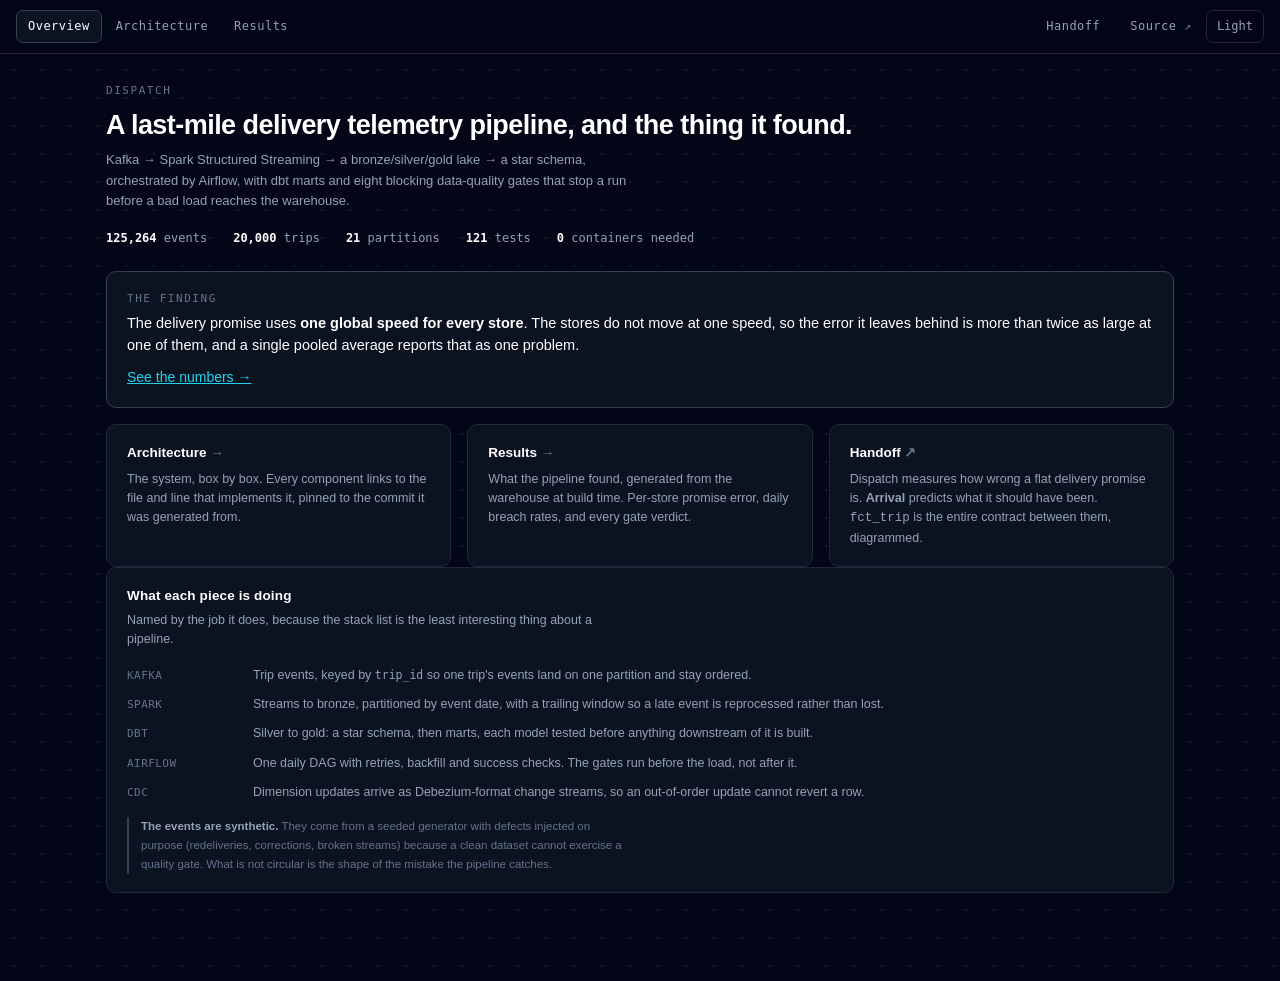
==== commit dc9cdbf7: "Plainer punctuation in the README and site copy" ====
--- a/docs/index.html
+++ b/docs/index.html
@@ -3,7 +3,7 @@
 <head>
 <meta charset="utf-8">
 <meta name="viewport" content="width=device-width, initial-scale=1">
-<title>Dispatch — Last-Mile Delivery Pipeline</title>
+<title>Dispatch: Last-Mile Delivery Pipeline</title>
 <meta name="description" content="Kafka to Spark to a medallion lake to a star schema, orchestrated by Airflow, with eight blocking data-quality gates.">
 <link rel="stylesheet" href="site.css">
 <style>
@@ -78,7 +78,7 @@
     <p style="margin:0 0 10px; font-size:14.5px; line-height:1.5">
       The delivery promise uses <b>one global speed for every store</b>. The
       stores do not move at one speed, so the error it leaves behind is more
-      than twice as large at one of them &mdash; and a single pooled average
+      than twice as large at one of them, and a single pooled average
       reports that as one problem.
     </p>
     <p style="margin:0"><a href="results.html">See the numbers &rarr;</a></p>
@@ -99,7 +99,7 @@
       <h2>Handoff</h2>
       <p>Dispatch measures how wrong a flat delivery promise is.
          <b>Arrival</b> predicts what it should have been. <code>fct_trip</code>
-         is the entire contract between them &mdash; diagrammed.</p>
+         is the entire contract between them, diagrammed.</p>
     </a>
   </div>
 
@@ -125,8 +125,8 @@
                 an out-of-order update cannot revert a row.</span></li>
     </ul>
     <p class="caveat"><b>The events are synthetic.</b> They come from a seeded
-       generator with defects injected on purpose &mdash; redeliveries,
-       corrections, broken streams &mdash; because a clean dataset cannot
+       generator with defects injected on purpose (redeliveries,
+       corrections, broken streams) because a clean dataset cannot
        exercise a quality gate. What is not circular is the shape of the
        mistake the pipeline catches.</p>
   </section>
